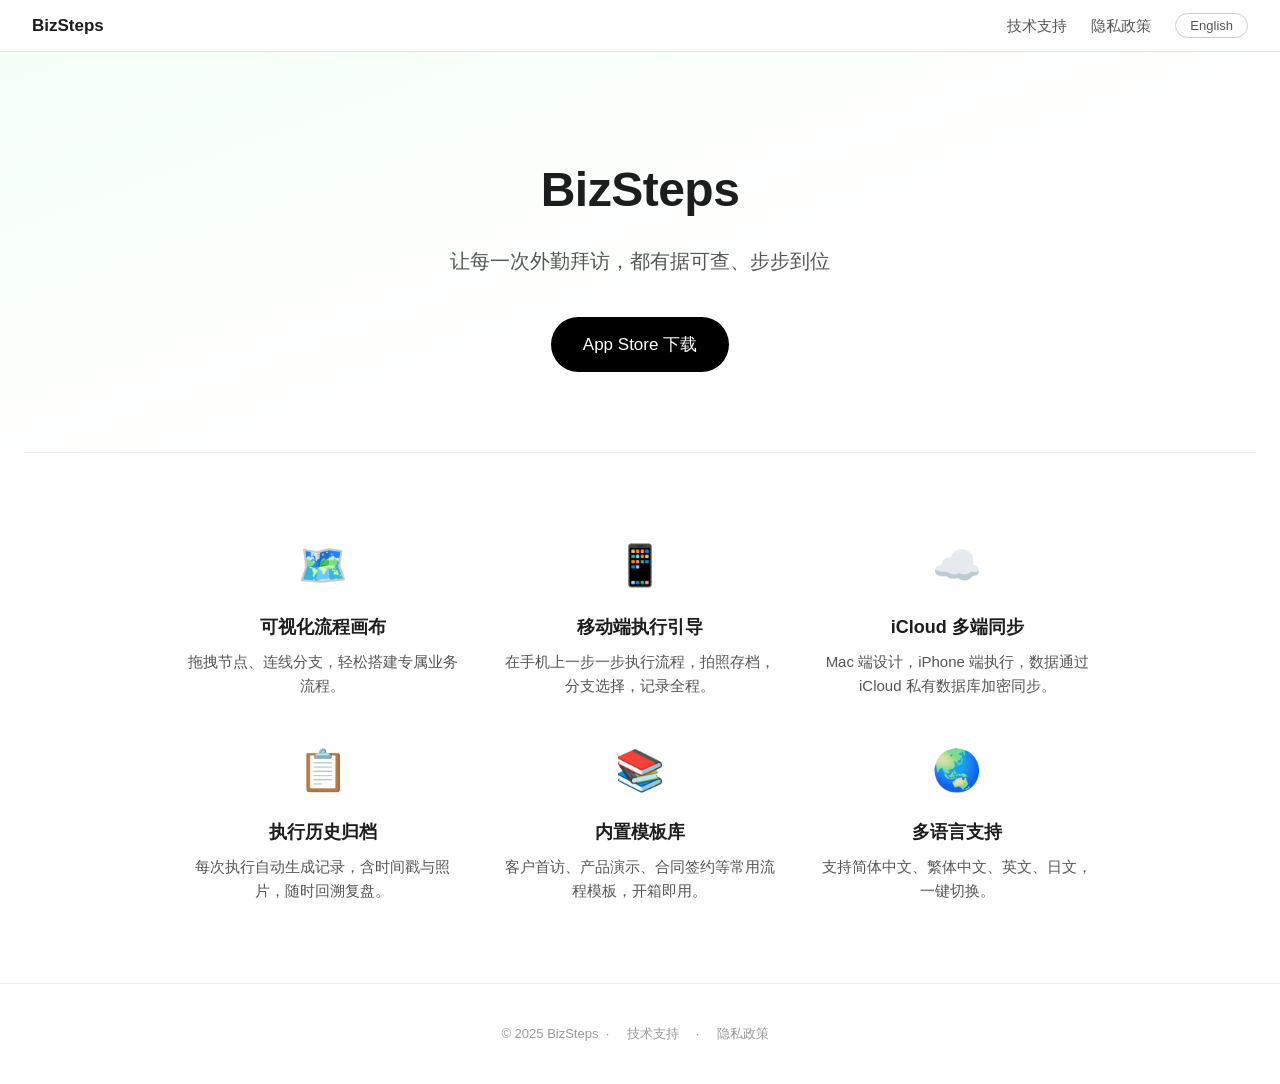
==== index.html @ 0e1aefa2 "first commit" ====
<!DOCTYPE html>
<html lang="zh">
<head>
  <meta charset="UTF-8">
  <meta name="viewport" content="width=device-width, initial-scale=1">
  <title>BizSteps</title>
  <link rel="stylesheet" href="style.css">
  <script src="lang.js"></script>
</head>
<body>

<nav>
  <a class="nav-brand" href="index.html">
    <span>BizSteps</span>
  </a>
  <div class="nav-links">
    <a href="support.html"><span data-lang="zh" class="inline">技术支持</span><span data-lang="en" class="inline">Support</span></a>
    <a href="privacy.html"><span data-lang="zh" class="inline">隐私政策</span><span data-lang="en" class="inline">Privacy</span></a>
    <button class="lang-btn" id="langBtn" onclick="toggleLang()">English</button>
  </div>
</nav>

<!-- HERO -->
<section class="hero">
  <h1>BizSteps</h1>
  <div data-lang="zh">
    <p class="tagline">让每一次外勤拜访，都有据可查、步步到位</p>
  </div>
  <div data-lang="en">
    <p class="tagline">Step-by-step field workflows — structured, trackable, and always on hand</p>
  </div>
  <a class="btn-appstore" href="#">
    <span data-lang="zh" class="inline">App Store 下载</span>
    <span data-lang="en" class="inline">Download on App Store</span>
  </a>
</section>

<hr class="divider">

<!-- FEATURES -->
<div class="features">
  <div class="feature">
    <div class="icon">🗺️</div>
    <div data-lang="zh">
      <h3>可视化流程画布</h3>
      <p>拖拽节点、连线分支，轻松搭建专属业务流程。</p>
    </div>
    <div data-lang="en">
      <h3>Visual Workflow Canvas</h3>
      <p>Drag nodes, draw branches, and build your custom workflows effortlessly.</p>
    </div>
  </div>

  <div class="feature">
    <div class="icon">📱</div>
    <div data-lang="zh">
      <h3>移动端执行引导</h3>
      <p>在手机上一步一步执行流程，拍照存档，分支选择，记录全程。</p>
    </div>
    <div data-lang="en">
      <h3>Mobile Step-by-Step Execution</h3>
      <p>Follow each step on iPhone — capture photos, choose branches, and log every action.</p>
    </div>
  </div>

  <div class="feature">
    <div class="icon">☁️</div>
    <div data-lang="zh">
      <h3>iCloud 多端同步</h3>
      <p>Mac 端设计，iPhone 端执行，数据通过 iCloud 私有数据库加密同步。</p>
    </div>
    <div data-lang="en">
      <h3>iCloud Sync Across Devices</h3>
      <p>Design on Mac, execute on iPhone. Data syncs securely via your private iCloud database.</p>
    </div>
  </div>

  <div class="feature">
    <div class="icon">📋</div>
    <div data-lang="zh">
      <h3>执行历史归档</h3>
      <p>每次执行自动生成记录，含时间戳与照片，随时回溯复盘。</p>
    </div>
    <div data-lang="en">
      <h3>Execution History</h3>
      <p>Every run is automatically archived with timestamps and photos for easy review.</p>
    </div>
  </div>

  <div class="feature">
    <div class="icon">📚</div>
    <div data-lang="zh">
      <h3>内置模板库</h3>
      <p>客户首访、产品演示、合同签约等常用流程模板，开箱即用。</p>
    </div>
    <div data-lang="en">
      <h3>Built-in Template Library</h3>
      <p>Ready-made templates for client visits, product demos, contract signing, and more.</p>
    </div>
  </div>

  <div class="feature">
    <div class="icon">🌏</div>
    <div data-lang="zh">
      <h3>多语言支持</h3>
      <p>支持简体中文、繁体中文、英文、日文，一键切换。</p>
    </div>
    <div data-lang="en">
      <h3>Multilingual</h3>
      <p>Supports Simplified Chinese, Traditional Chinese, English, and Japanese.</p>
    </div>
  </div>
</div>

<footer>
  <div data-lang="zh">
    <p>© 2025 BizSteps &nbsp;·&nbsp; <a href="support.html">技术支持</a> &nbsp;·&nbsp; <a href="privacy.html">隐私政策</a></p>
  </div>
  <div data-lang="en">
    <p>© 2025 BizSteps &nbsp;·&nbsp; <a href="support.html">Support</a> &nbsp;·&nbsp; <a href="privacy.html">Privacy Policy</a></p>
  </div>
</footer>

</body>
</html>
---- style.css ----
* { box-sizing: border-box; margin: 0; padding: 0; }

body {
  font-family: -apple-system, BlinkMacSystemFont, "Segoe UI", sans-serif;
  color: #1d1d1f;
  background: #fff;
  line-height: 1.6;
}

/* NAV */
nav {
  position: sticky; top: 0; z-index: 100;
  background: rgba(255,255,255,0.85);
  backdrop-filter: saturate(180%) blur(20px);
  border-bottom: 1px solid #e5e5e5;
  display: flex; align-items: center; justify-content: space-between;
  padding: 0 32px; height: 52px;
}
.nav-brand { display: flex; align-items: center; gap: 10px; text-decoration: none; color: inherit; }
.nav-brand img { width: 28px; height: 28px; border-radius: 7px; }
.nav-brand span { font-weight: 600; font-size: 17px; }
.nav-links { display: flex; align-items: center; gap: 24px; }
.nav-links a { text-decoration: none; color: #555; font-size: 15px; }
.nav-links a:hover { color: #000; }
.lang-btn {
  background: none; border: 1px solid #ccc; border-radius: 20px;
  padding: 4px 14px; font-size: 13px; cursor: pointer; color: #555;
}
.lang-btn:hover { border-color: #888; color: #000; }

/* HERO */
.hero {
  text-align: center;
  padding: 100px 24px 80px;
  background: linear-gradient(160deg, #f5fff7 0%, #fff 60%);
}
.hero .app-icon {
  width: 100px; height: 100px; border-radius: 22px;
  box-shadow: 0 8px 30px rgba(0,0,0,0.12);
  margin-bottom: 28px;
}
.hero h1 { font-size: 48px; font-weight: 700; letter-spacing: -0.5px; }
.hero .tagline { font-size: 20px; color: #555; margin: 16px auto 40px; max-width: 560px; }
.btn-appstore {
  display: inline-block;
  background: #000; color: #fff;
  padding: 14px 32px; border-radius: 30px;
  text-decoration: none; font-size: 17px; font-weight: 500;
  transition: background .2s;
}
.btn-appstore:hover { background: #333; }

/* FEATURES */
.features {
  max-width: 960px; margin: 0 auto;
  padding: 80px 24px;
  display: grid; grid-template-columns: repeat(auto-fit, minmax(260px, 1fr));
  gap: 40px;
}
.feature { text-align: center; }
.feature .icon { font-size: 40px; margin-bottom: 16px; }
.feature h3 { font-size: 18px; font-weight: 600; margin-bottom: 8px; }
.feature p { font-size: 15px; color: #555; }

/* SECTION DIVIDER */
.divider { border: none; border-top: 1px solid #eee; margin: 0 24px; }

/* CONTENT PAGE */
.page-header {
  background: linear-gradient(160deg, #f5fff7 0%, #fff 60%);
  padding: 72px 24px 48px; text-align: center;
}
.page-header h1 { font-size: 36px; font-weight: 700; }
.page-header p { color: #555; margin-top: 12px; }

.content {
  max-width: 760px; margin: 0 auto; padding: 56px 24px 80px;
}
.content h2 { font-size: 22px; font-weight: 600; margin: 40px 0 12px; }
.content h2:first-child { margin-top: 0; }
.content p { color: #333; margin-bottom: 14px; }
.content ul { padding-left: 20px; color: #333; margin-bottom: 14px; }
.content ul li { margin-bottom: 6px; }
.content a { color: #1a7a3f; }

/* FOOTER */
footer {
  text-align: center; padding: 40px 24px;
  font-size: 13px; color: #999;
  border-top: 1px solid #eee;
}
footer a { color: #999; text-decoration: none; margin: 0 10px; }
footer a:hover { color: #555; }

/* LANG TOGGLE */
[data-lang] { display: none; }
.zh [data-lang="zh"] { display: block; }
.zh [data-lang="zh"].inline { display: inline; }
.en [data-lang="en"] { display: block; }
.en [data-lang="en"].inline { display: inline; }
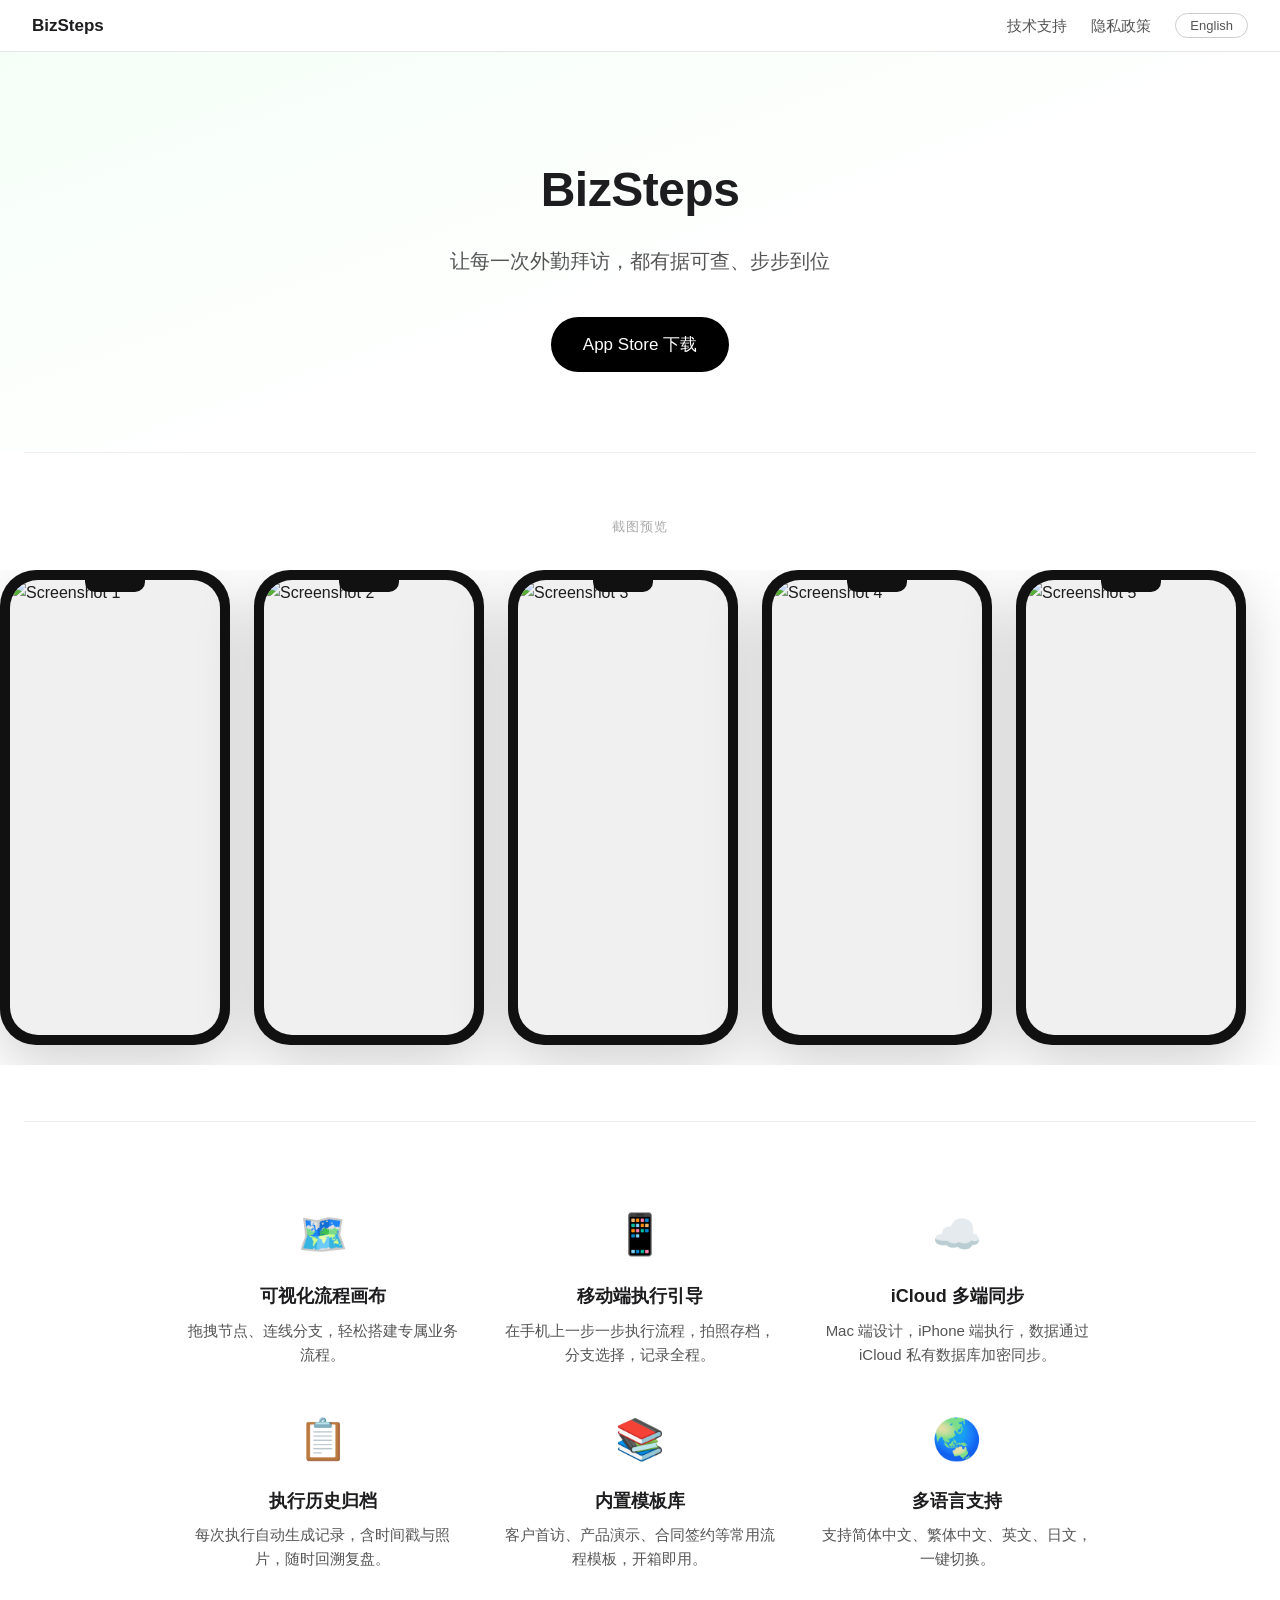
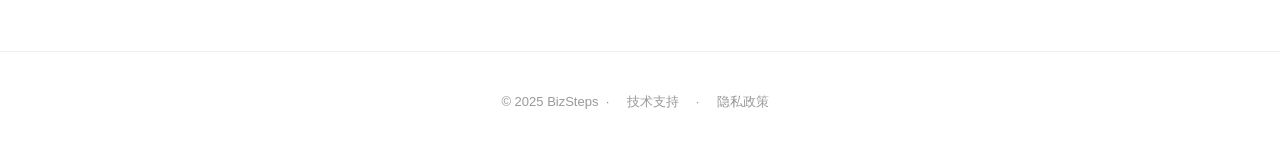
==== commit 57807cfc: "add screenshots section with phone frames" ====
--- a/index.html
+++ b/index.html
@@ -33,6 +33,22 @@
     <span data-lang="zh" class="inline">App Store 下载</span>
     <span data-lang="en" class="inline">Download on App Store</span>
   </a>
+</section>
+
+<hr class="divider">
+
+<!-- SCREENSHOTS -->
+<section class="screenshots">
+  <div data-lang="zh"><p class="screenshots-label">截图预览</p></div>
+  <div data-lang="en"><p class="screenshots-label">Screenshots</p></div>
+  <div class="screenshots-track">
+    <!-- 把截图放到 pic/ 文件夹，文件名改成 s1.png s2.png … 最多 10 张 -->
+    <div class="phone-frame"><img src="pic/s1.png" alt="Screenshot 1"></div>
+    <div class="phone-frame"><img src="pic/s2.png" alt="Screenshot 2"></div>
+    <div class="phone-frame"><img src="pic/s3.png" alt="Screenshot 3"></div>
+    <div class="phone-frame"><img src="pic/s4.png" alt="Screenshot 4"></div>
+    <div class="phone-frame"><img src="pic/s5.png" alt="Screenshot 5"></div>
+  </div>
 </section>
 
 <hr class="divider">
--- a/style.css
+++ b/style.css
@@ -62,6 +62,62 @@
 .feature h3 { font-size: 18px; font-weight: 600; margin-bottom: 8px; }
 .feature p { font-size: 15px; color: #555; }
 
+/* SCREENSHOTS */
+.screenshots {
+  padding: 64px 0 56px;
+  overflow: hidden;
+}
+.screenshots-label {
+  text-align: center;
+  font-size: 13px;
+  font-weight: 500;
+  text-transform: uppercase;
+  letter-spacing: .08em;
+  color: #aaa;
+  margin-bottom: 32px;
+}
+.screenshots-track {
+  display: flex;
+  gap: 24px;
+  padding: 0 40px 20px;
+  overflow-x: auto;
+  scroll-snap-type: x mandatory;
+  -webkit-overflow-scrolling: touch;
+  justify-content: center;
+}
+.screenshots-track::-webkit-scrollbar { height: 4px; }
+.screenshots-track::-webkit-scrollbar-thumb { background: #ddd; border-radius: 2px; }
+
+/* iPhone frame */
+.phone-frame {
+  flex: 0 0 auto;
+  scroll-snap-align: start;
+  width: 230px;
+  border-radius: 36px;
+  background: #111;
+  padding: 10px;
+  box-shadow: 0 20px 60px rgba(0,0,0,0.18);
+  position: relative;
+}
+.phone-frame::before {
+  content: '';
+  display: block;
+  width: 60px; height: 12px;
+  background: #111;
+  border-radius: 0 0 10px 10px;
+  position: absolute;
+  top: 10px; left: 50%; transform: translateX(-50%);
+  z-index: 2;
+}
+.phone-frame img {
+  width: 100%;
+  aspect-ratio: 9 / 19.5;
+  border-radius: 28px;
+  object-fit: cover;
+  display: block;
+  background: #f0f0f0;
+}
+
 /* SECTION DIVIDER */
 .divider { border: none; border-top: 1px solid #eee; margin: 0 24px; }
 
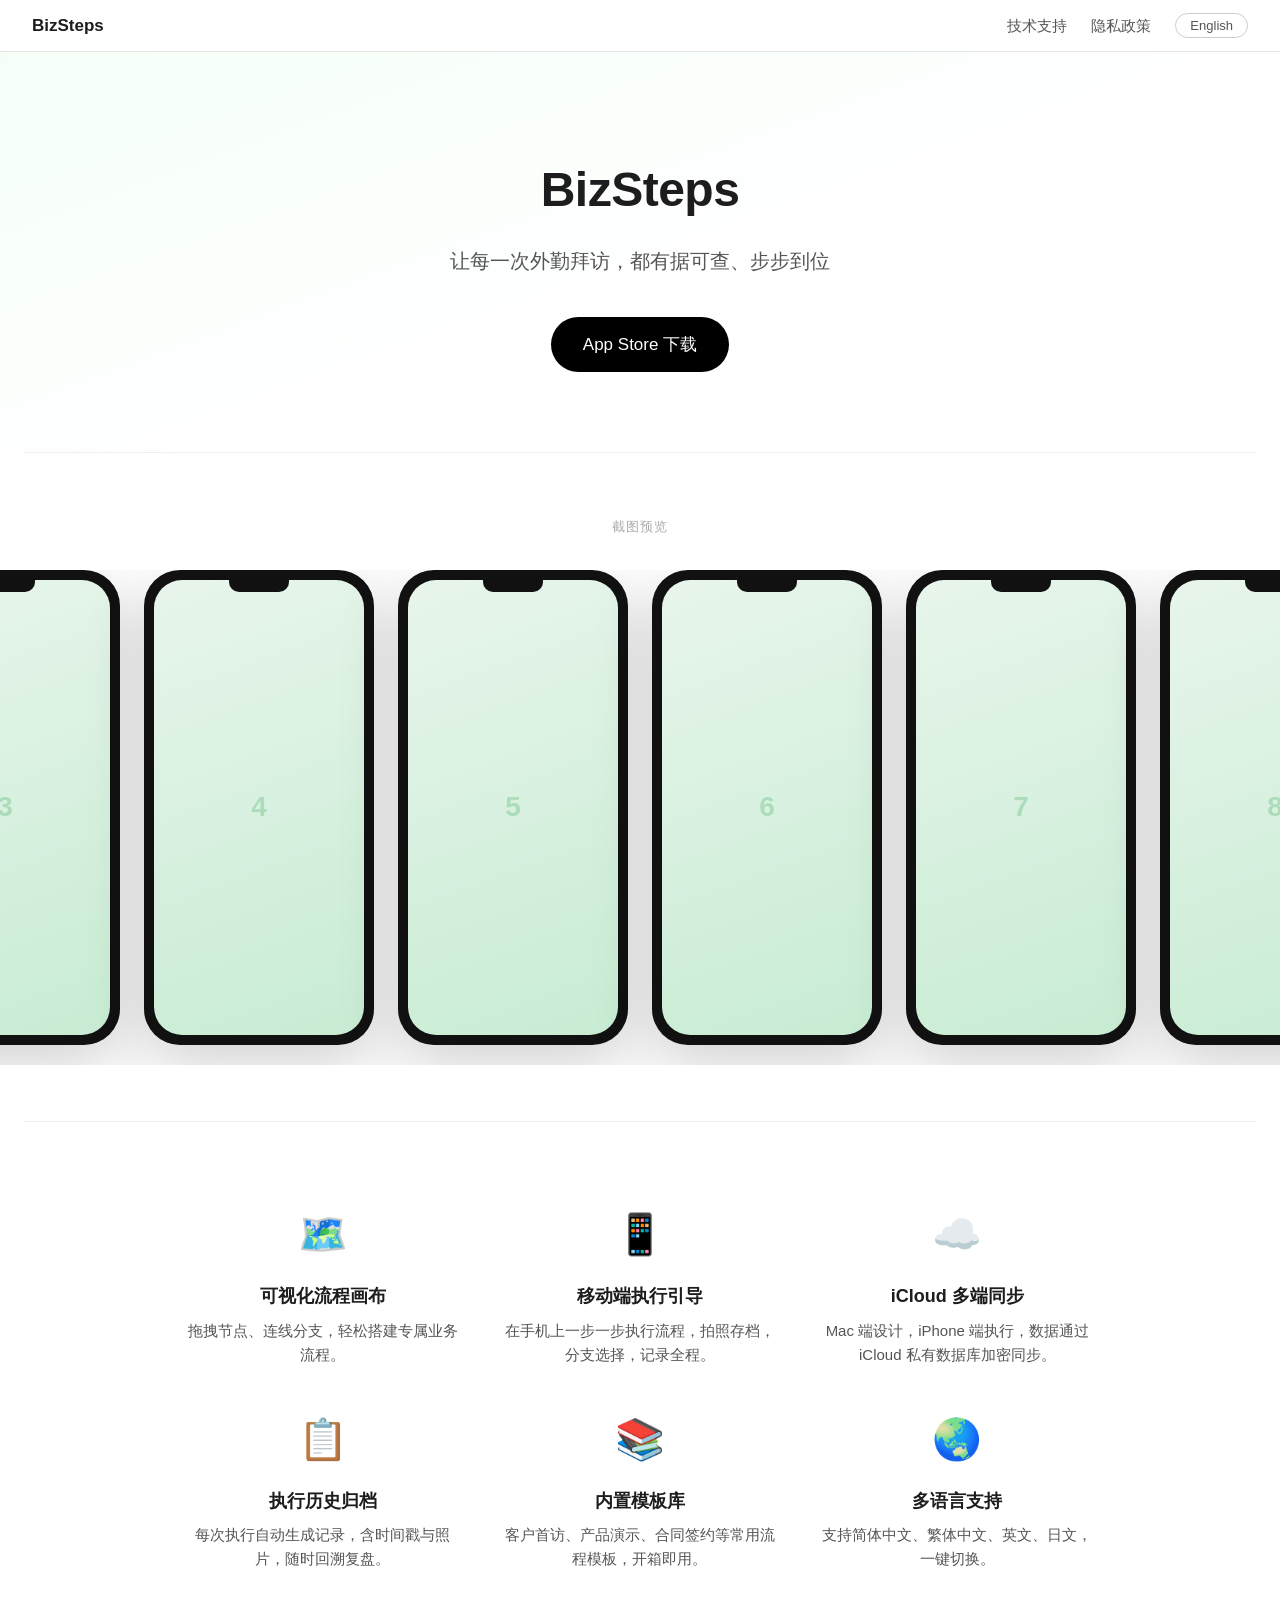
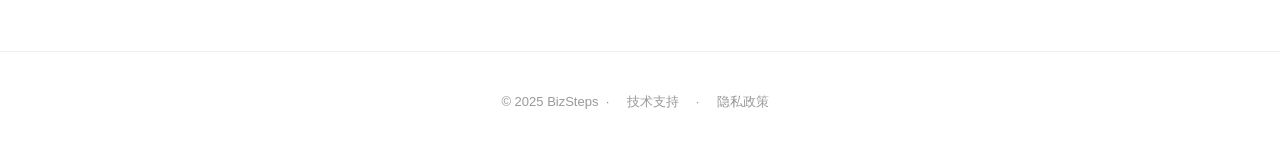
==== commit 2d5115f4: "screenshots: 10 slots with green placeholder screens" ====
--- a/index.html
+++ b/index.html
@@ -42,12 +42,16 @@
   <div data-lang="zh"><p class="screenshots-label">截图预览</p></div>
   <div data-lang="en"><p class="screenshots-label">Screenshots</p></div>
   <div class="screenshots-track">
-    <!-- 把截图放到 pic/ 文件夹，文件名改成 s1.png s2.png … 最多 10 张 -->
-    <div class="phone-frame"><img src="pic/s1.png" alt="Screenshot 1"></div>
-    <div class="phone-frame"><img src="pic/s2.png" alt="Screenshot 2"></div>
-    <div class="phone-frame"><img src="pic/s3.png" alt="Screenshot 3"></div>
-    <div class="phone-frame"><img src="pic/s4.png" alt="Screenshot 4"></div>
-    <div class="phone-frame"><img src="pic/s5.png" alt="Screenshot 5"></div>
+    <div class="phone-frame"><img src="pic/s1.png"  alt="Screenshot 1"  onerror="this.style.display='none';this.nextElementSibling.style.display='flex'"><div class="screen-placeholder"><span>1</span></div></div>
+    <div class="phone-frame"><img src="pic/s2.png"  alt="Screenshot 2"  onerror="this.style.display='none';this.nextElementSibling.style.display='flex'"><div class="screen-placeholder"><span>2</span></div></div>
+    <div class="phone-frame"><img src="pic/s3.png"  alt="Screenshot 3"  onerror="this.style.display='none';this.nextElementSibling.style.display='flex'"><div class="screen-placeholder"><span>3</span></div></div>
+    <div class="phone-frame"><img src="pic/s4.png"  alt="Screenshot 4"  onerror="this.style.display='none';this.nextElementSibling.style.display='flex'"><div class="screen-placeholder"><span>4</span></div></div>
+    <div class="phone-frame"><img src="pic/s5.png"  alt="Screenshot 5"  onerror="this.style.display='none';this.nextElementSibling.style.display='flex'"><div class="screen-placeholder"><span>5</span></div></div>
+    <div class="phone-frame"><img src="pic/s6.png"  alt="Screenshot 6"  onerror="this.style.display='none';this.nextElementSibling.style.display='flex'"><div class="screen-placeholder"><span>6</span></div></div>
+    <div class="phone-frame"><img src="pic/s7.png"  alt="Screenshot 7"  onerror="this.style.display='none';this.nextElementSibling.style.display='flex'"><div class="screen-placeholder"><span>7</span></div></div>
+    <div class="phone-frame"><img src="pic/s8.png"  alt="Screenshot 8"  onerror="this.style.display='none';this.nextElementSibling.style.display='flex'"><div class="screen-placeholder"><span>8</span></div></div>
+    <div class="phone-frame"><img src="pic/s9.png"  alt="Screenshot 9"  onerror="this.style.display='none';this.nextElementSibling.style.display='flex'"><div class="screen-placeholder"><span>9</span></div></div>
+    <div class="phone-frame"><img src="pic/s10.png" alt="Screenshot 10" onerror="this.style.display='none';this.nextElementSibling.style.display='flex'"><div class="screen-placeholder"><span>10</span></div></div>
   </div>
 </section>
 
--- a/style.css
+++ b/style.css
@@ -117,6 +117,23 @@
   display: block;
   background: #f0f0f0;
 }
+.screen-placeholder {
+  display: none;
+  width: 100%;
+  aspect-ratio: 9 / 19.5;
+  border-radius: 28px;
+  background: linear-gradient(160deg, #e8f5ec 0%, #c8ecd3 100%);
+  align-items: center;
+  justify-content: center;
+  flex-direction: column;
+  gap: 8px;
+  color: #5cb878;
+}
+.screen-placeholder span {
+  font-size: 28px;
+  font-weight: 700;
+  opacity: 0.35;
+}
 
 /* SECTION DIVIDER */
 .divider { border: none; border-top: 1px solid #eee; margin: 0 24px; }
